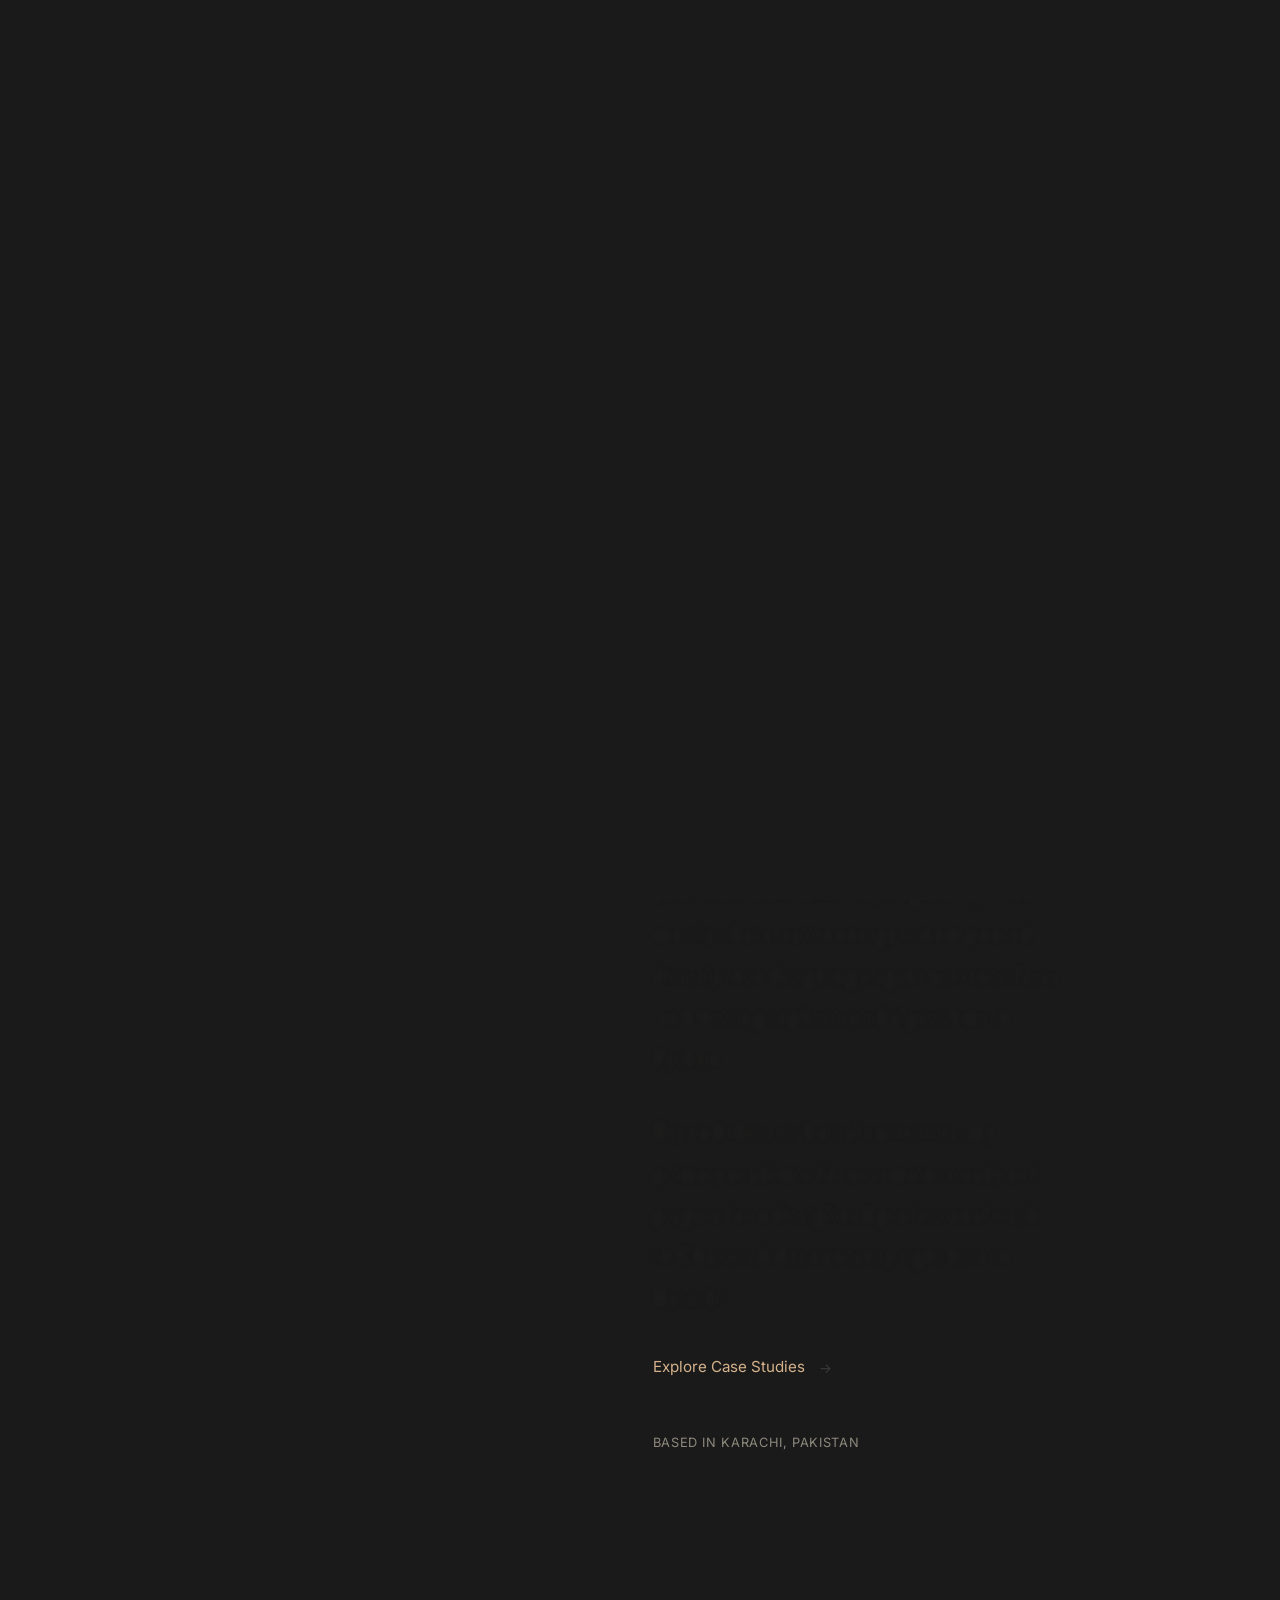
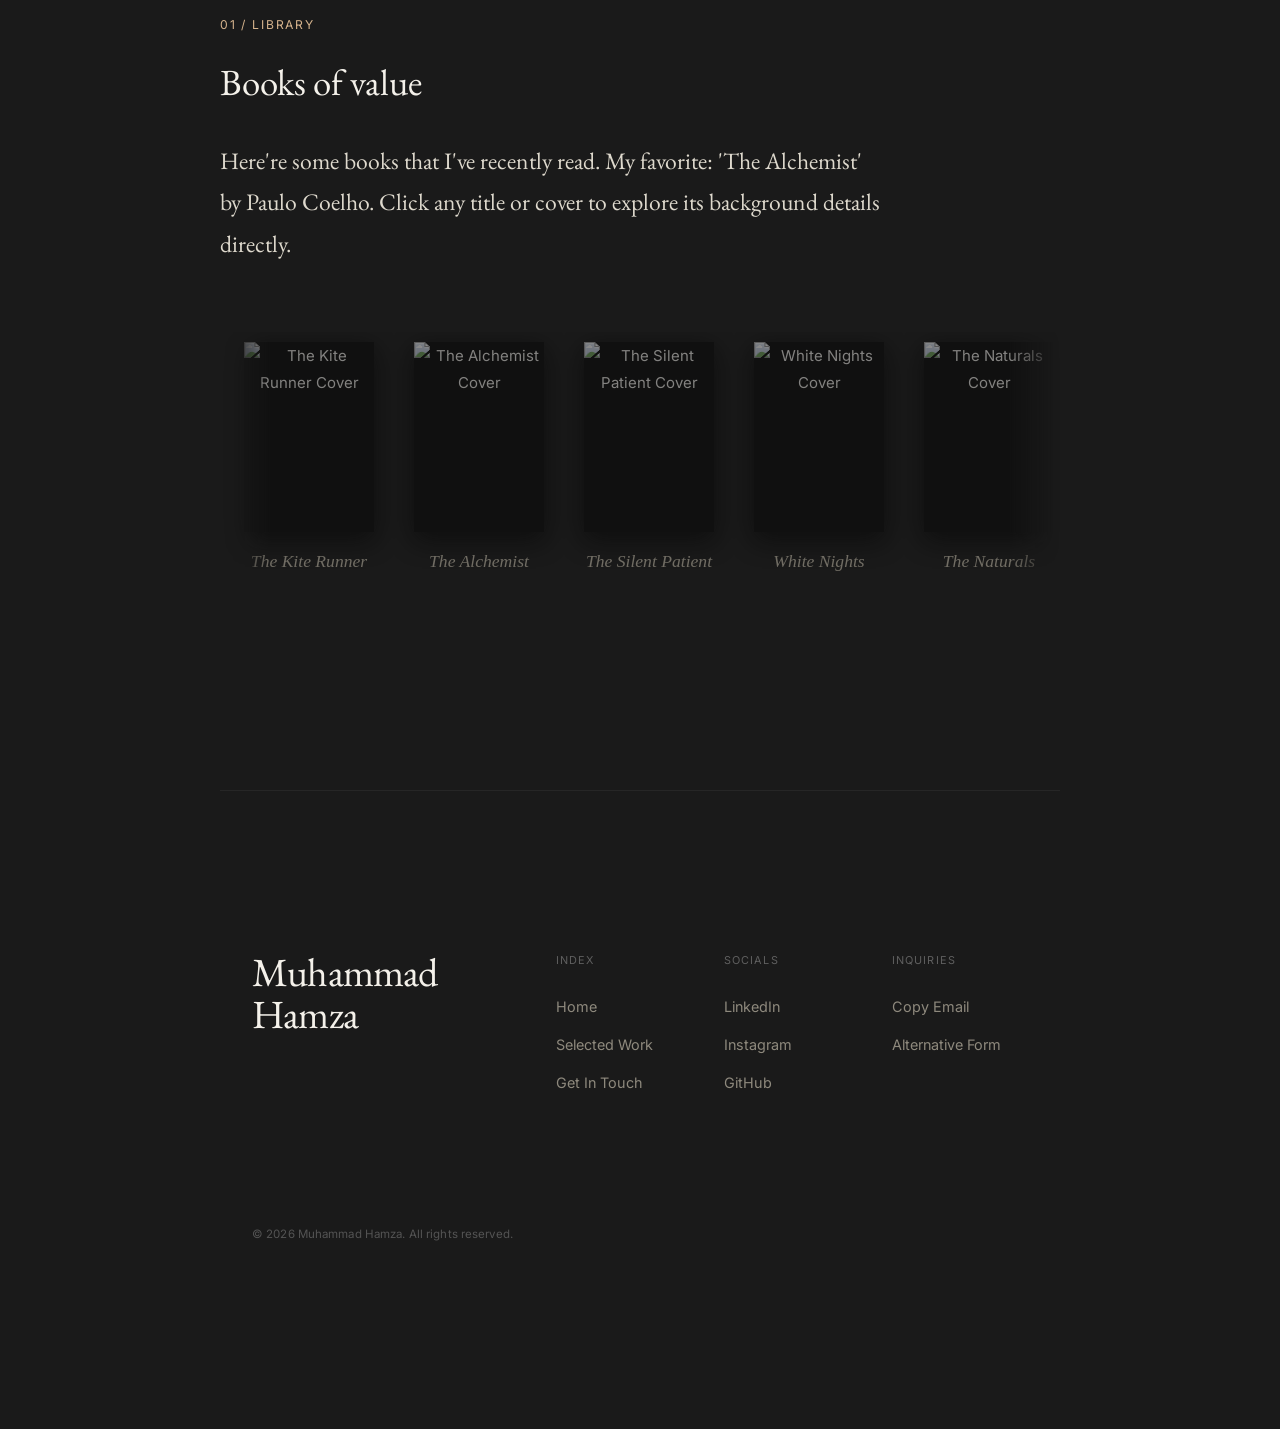
==== index.html @ e9fdaf36 "Initial commit: Personal Portfolio website" ====
<!DOCTYPE html>
<html lang="en">
<head>
    <meta charset="UTF-8">
    <meta name="viewport" content="width=device-width, initial-scale=1.0">
    <meta name="description" content="Muhammad Hamza — Student, technical hobbyist, and future Chartered Accountant. Inspired by structural design and code.">
    <title>Home - Muhammad Hamza</title>
    <script src="https://cdnjs.cloudflare.com/ajax/libs/gsap/3.12.5/gsap.min.js"></script>
    <script src="https://cdnjs.cloudflare.com/ajax/libs/gsap/3.12.5/ScrollTrigger.min.js"></script>
    <script src="https://unpkg.com/lenis@1.1.18/dist/lenis.min.js"></script>
    <link rel="preconnect" href="https://fonts.googleapis.com">
    <link rel="preconnect" href="https://fonts.gstatic.com" crossorigin>
    <link href="https://fonts.googleapis.com/css2?family=EB+Garamond:ital,wght@0,400;0,500;1,400;1,500&family=Inter:wght@300;400;500&display=swap" rel="stylesheet">
    <link rel="stylesheet" href="https://unpkg.com/lenis@1.1.18/dist/lenis.css">
    <link rel="stylesheet" href="styles.css">
    <link rel="preload" as="image" href="assets/profile.webp" type="image/webp">
</head>
<body>
  <div class="page-transition-curtain"></div>
  <div class="print-grain-overlay"></div>
  <div class="viewport-scroll-rail">
    <div class="viewport-scroll-fill"></div>
  </div>

  <div class="editorial-container">
    <header class="editorial-header reveal">
      <div class="signature">
        <a href="index.html" class="name-title no-select">Muhammad Hamza</a>
      </div>
      <nav class="editorial-nav" aria-label="Primary Navigation">
        <a href="index.html" class="active-page">Main</a>
        <a href="work.html">Work</a>
        <a href="contact.html">Contact</a>
      </nav>
    </header>

    <main>
      <section class="hero-narrative reveal">
        <div class="editorial-hero-grid">
          
          <div class="hero-visual-frame">
            <img src="assets/profile.webp" 
                alt="Muhammad Hamza" 
                class="profile-image" 
                width="500" 
                height="600" 
                decoding="async">
          </div>

          <div class="hero-prose-frame">
            <h1 class="hero-statement">I have always been a builder. In childhood, it was Lego blocks; today, it is code.</h1>
            
            <p class="body-essay ink-reveal">
              I was in the eighth grade when I first discovered the world of websites, HTML, and core programming. That early realization anchored my path, showing me how simple structural text can generate living, interactive spaces.
              </p>
            <p class="body-essay ink-reveal">
              Back in my childhood, I used to spend hours painting and drawing. I still return to canvas and brush sometimes—you have to keep your inner child alive as you grow up. But mostly, that creative energy is now poured directly into designing <span class="highlight-word">elegant user interfaces</span> and writing <span class="highlight-word">sophisticated algorithms in Python</span>.
            </p>

            <p class="body-essay ink-reveal">
              Beyond these technical curiosities, my primary academic focus remains steady as I prepare for a disciplined professional track in <span class="highlight-word">Chartered Accountancy</span> right here in <span class="highlight-word">Karachi.</span>
            </p>

            <div class="narrative-actions">
              <a class="text-link accent-link" href="work.html">Explore Case Studies</a>
              <span class="divider">→</span>
            </div>
            
            <div class="metadata-row">
              <span>Based in Karachi, Pakistan</span>
            </div>
          </div>

        </div>
      </section>

      <section id="library" class="editorial-section reveal">
        <span class="section-label">01 / Library</span>
        <h2 class="section-title">Books of value</h2>
        <div class="section-content">
          <p class="body-essay">
            Here're some books that I've recently read. My favorite: <span class="highlight-word">'The Alchemist'</span> by Paulo Coelho.
            Click any title or cover to explore its background details directly.
          </p>
          
          <div class="books-shelf-viewport">
            <div class="books-shelf-track">
              
              <a href="https://www.google.com/search?q=The+Kite+Runner+book" target="_blank" rel="noopener noreferrer" class="book-card">
                <img src="https://covers.openlibrary.org/b/isbn/9781594631931-L.jpg" alt="The Kite Runner Cover" class="book-cover">
                <span class="book-title">The Kite Runner</span>
              </a>
              
              <a href="https://www.google.com/search?q=The+Alchemist+book+Paulo+Coelho" target="_blank" rel="noopener noreferrer" class="book-card">
                <img src="https://covers.openlibrary.org/b/isbn/9780062315007-L.jpg" alt="The Alchemist Cover" class="book-cover">
                <span class="book-title">The Alchemist</span>
              </a>
              
              <a href="https://www.google.com/search?q=The+Silent+Patient+book" target="_blank" rel="noopener noreferrer" class="book-card">
                <img src="https://covers.openlibrary.org/b/isbn/9781250301697-L.jpg" alt="The Silent Patient Cover" class="book-cover">
                <span class="book-title">The Silent Patient</span>
              </a>
              
              <a href="https://www.google.com/search?q=White+Nights+book+Fyodor+Dostoevsky" target="_blank" rel="noopener noreferrer" class="book-card">
                <img src="https://covers.openlibrary.org/b/isbn/9780241252086-L.jpg" alt="White Nights Cover" class="book-cover">
                <span class="book-title">White Nights</span>
              </a>
              
              <a href="https://www.google.com/search?q=The+Naturals+book+Jennifer+Lynn+Barnes" target="_blank" rel="noopener noreferrer" class="book-card">
                <img src="https://covers.openlibrary.org/b/isbn/9781423168232-L.jpg" alt="The Naturals Cover" class="book-cover">
                <span class="book-title">The Naturals</span>
              </a>
              
              <a href="https://www.google.com/search?q=Killer+Instinct+The+Naturals+book" target="_blank" rel="noopener noreferrer" class="book-card">
                <img src="https://covers.openlibrary.org/b/isbn/9781423171829-L.jpg" alt="Killer Instinct Cover" class="book-cover">
                <span class="book-title">Killer Instinct</span>
              </a>

            </div>
          </div>
        </div>
      </section>
    </main>

<footer class="editorial-footer no-select">
  <div class="footer-matrix">
    
    <div class="footer-brand-col">
      <h2 class="footer-identity">Muhammad Hamza</h2>
    </div>

    <div class="footer-directory-col">
      <span class="directory-label">Index</span>
      <ul class="directory-list">
        <li><a href="index.html" class="directory-link">Home</a></li>
        <li><a href="work.html" class="directory-link">Selected Work</a></li>
        <li><a href="contact.html" class="directory-link">Get In Touch</a></li>
      </ul>
    </div>

    <div class="footer-directory-col">
      <span class="directory-label">Socials</span>
      <ul class="directory-list">
        <li><a href="https://www.linkedin.com/in/mohammed-hamza-941672419/" target="_blank" rel="noopener noreferrer" class="directory-link">LinkedIn</a></li>
        <li><a href="https://www.instagram.com/m.hamza.2007/" target="_blank" rel="noopener noreferrer" class="directory-link">Instagram</a></li>
        <li><a href="https://github.com/muhammadhamza27-commits" target="_blank" rel="noopener noreferrer" class="directory-link">GitHub</a></li>
      </ul>
    </div>

    <div class="footer-directory-col">
      <span class="directory-label">Inquiries</span>
      <ul class="directory-list">
        <li><a href="mailto:m.hamza.2007.2022@gmail.com" class="directory-link copy-email">Copy Email</a></li>
        <li><a href="https://docs.google.com/forms/d/e/1FAIpQLSfZaO0XqTc-kHXnE5SgjkXE6AfmqUNcoO1QNK1eS-RgxHBlfg/viewform?usp=publish-editor" target="_blank" rel="noopener noreferrer" class="directory-link">Alternative Form</a></li>
      </ul>
    </div>

  </div>

  <div class="footer-baseline">
    <p class="copyright-text">&copy; 2026 Muhammad Hamza. All rights reserved.</p>
  </div>
</footer>

  </div>
  <script src="script.js"></script>
</body>
</html>
---- styles.css ----
/* ==========================================================
   Editorial Atmosphere
   Quiet • Architectural • Timeless
   ========================================================== */

:root {
  --bg: rgb(26, 26, 26);          /* Deep charcoal black */
  --text: #f4f1ea;       /* Premium vintage book cream */
  --muted: #8e897d;      /* Low-contrast editorial warm grey */
  --accent: #d4b28c;     /* Muted bronze / gold text ink */
  --editorial-highlight: #7c8c68; /* Low-saturation organic green highlight */
  --font-body: 'Inter', system-ui, sans-serif;
  --font-display: 'EB Garamond', 'Adobe Caslon Pro', Georgia, serif;
  --max-width: 840px;    
}

/* ==========================================================
   Custom Editorial Text Selection 
   ========================================================== */
::selection {
  background-color: rgba(212, 178, 140, 0.25); /* Monastic Bronze Tint Example */
  color: #ffffff;
}

/* Safari specific styling path safety */
::-webkit-selection {
  background-color: rgba(212, 178, 140, 0.25);
  color: #ffffff;
}

* {
  box-sizing: border-box;
}

/* ==========================================================
   UI Layout Selection Prevention (Preserves Specificity)
   ========================================================== */

/* 1. Global Safety Reset: Target operational and interactive frames */
.editorial-header,
.editorial-footer,
.form-submit-btn,
.no-select,
nav,
a, 
button {
  -webkit-user-select: none; /* Safari */
  -moz-user-select: none;    /* Firefox */
  -ms-user-select: none;     /* IE10+/Edge */
  user-select: none;         /* Standard syntax */
}

/* 2. Explicit Override: Force content fields to remain fully interactive */
.body-essay,
.hero-statement,
p,
span:not(.ink-word):not(.ink-char),
article {
  -webkit-user-select: text;
  -moz-user-select: text;
  -ms-user-select: text;
  user-select: text;
}

/* --------------------------------------------------------
   Cinematic Page Transition (The Curtain)
   -------------------------------------------------------- */
.page-transition-curtain {
  position: fixed;
  top: 0;
  left: 0;
  width: 100vw;
  height: 100vh;
  background-color: var(--bg); 
  z-index: 999999; 
  transform-origin: top center;
  pointer-events: none; 
  transform: scaleY(1); 
  will-change: transform;
}

/* --------------------------------------------------------
   Custom Viewport Experience
   -------------------------------------------------------- */
html {
  background-color: var(--bg);
  scrollbar-width: none; 
}

html::-webkit-scrollbar {
  display: none; 
}

/* Architectural Edge Rail */
.viewport-scroll-rail {
  position: fixed;
  top: 0;
  right: 0;
  width: 5px; 
  height: 100vh;
  background-color: rgba(255, 255, 255, 0.03); 
  z-index: 9998;
  pointer-events: none; 
}

.viewport-scroll-fill {
  width: 100%;
  height: 100%;
  background: linear-gradient(to bottom, var(--accent) 0%, var(--editorial-highlight) 100%);
  transform-origin: top center;
  transform: scaleY(0); 
  will-change: transform;
}

body {
  margin: 0;
  min-height: 100vh;
  color: var(--text);
  font-family: var(--font-body);
  background-color: var(--bg);
  line-height: 1.8;
  font-size: 15px;
  -webkit-font-smoothing: antialiased;
}

/* Strip browser default styling from links */
a, a:visited, a:hover, a:active {
  color: inherit;
  text-decoration: none;
}

/* --- Master Grid Restraint (GSAP Fixed Margin) --- */
.editorial-container {
  width: min(calc(100% - 48px), var(--max-width));
  margin: 180px auto 120px; 
  padding: 0;
}

/* --------------------------------------------------------
   High-Tension Sticky Header Architecture
   -------------------------------------------------------- */
.editorial-header {
  position: fixed;
  top: 0;
  left: 0;
  width: 100%;
  padding: 24px 0 12px 0; 
  z-index: 1000;
  background-color: rgba(26, 26, 26, 0.85); 
  backdrop-filter: blur(12px); 
  -webkit-backdrop-filter: blur(12px);
  border-bottom: 1px solid rgba(255, 255, 255, 0.04); 
  display: flex;
  flex-direction: column;
  align-items: center; 
  gap: 12px; 
  will-change: transform;
}

.name-title {
  font-family: var(--font-display);
  font-size: 3.1rem;
  font-weight: 400;
  font-style: italic;
  letter-spacing: -0.02em;
  color: var(--text);
  line-height: 1; 
  text-align: center;
}

/* --------------------------------------------------------
   Navigation & Ledger Rule Setup
   -------------------------------------------------------- */
.editorial-nav {
  display: flex;
  justify-content: center;
  gap: 32px;
  font-size: 0.85rem;
  letter-spacing: 0.06em;
  text-transform: uppercase;
  position: relative;
  padding-bottom: 4px; 
  width: max-content;
}

.editorial-nav a {
  color: var(--muted);
  will-change: opacity, color; 
  transition: color 0.3s ease;
}

.editorial-nav .active-page {
  color: var(--text);
  opacity: 1;
}

.nav-ledger-marker {
  position: absolute;
  bottom: 0;
  left: 0;
  height: 1px;
  background-color: var(--accent);
  width: 0px;
  pointer-events: none;
  transform-origin: left center;
  will-change: transform, width;
}

/* --------------------------------------------------------
   Narrative Main Engine Spacing
   -------------------------------------------------------- */
main {
  display: flex;
  flex-direction: column;
  gap: 160px;
}

.editorial-hero-grid {
  display: grid;
  grid-template-columns: 0.95fr 1.05fr;
  gap: 64px;
  align-items: start;
}

.hero-visual-frame {
  width: 100%;
  aspect-ratio: 3 / 4;
  background-color: #0d0d0d;
  border: 1px solid rgba(255, 255, 255, 0.04);
  overflow: hidden;
  position: relative;
}

.profile-image {
  width: 100%;          /* Forces the image to adapt to the fluid grid container */
  height: 100%;         /* Spans the full height of the grid cell */
  object-fit: cover;    /* Crucial: Prevents stretching/distortion by cropping cleanly */
  object-position: center; 
  display: block;
}

.portrait-img-raw {
  width: 100%;
  height: 100%; 
  object-fit: cover;
  display: block;
  filter: grayscale(15%) contrast(1.03);
}

.hero-visual-frame:hover .portrait-img-raw {
  filter: grayscale(0%) contrast(1.05);
}

.hero-prose-frame {
  display: flex;
  flex-direction: column;
  gap: 32px;
}

.hero-statement {
  font-family: var(--font-display);
  font-size: clamp(2.1rem, 4.5vw, 3.2rem);
  font-weight: 400;
  line-height: 1.2;
  letter-spacing: -0.02em;
  text-wrap: balance;
  color: var(--text);
  margin: 0 0 8px 0;
}

.body-essay {
  font-family: var(--font-display);
  font-size: 1.48rem;
  font-weight: 400;
  line-height: 1.75;
  color: #ded9cd;
  margin: 0;
  max-width: 60ch;
}

.editorial-emphasis {
  font-family: var(--font-display);
  font-style: italic;
  font-weight: 400;
  color: var(--text); 
}

.highlight-link { color: var(--editorial-highlight); }
.text-link, .inline-underline, .highlight-link {
  position: relative;
  text-decoration: none !important;
  border-bottom: none !important;
  padding-bottom: 2px;
}
.text-link::after, .inline-underline::after, .highlight-link::after {
  content: '';
  position: absolute;
  left: 0;
  bottom: -2px;
  width: 100%;
  height: 1px;
  background-color: currentColor;
  transition: transform 0.6s cubic-bezier(0.19, 1, 0.22, 1);
}
.text-link::after { transform: scaleX(0); transform-origin: right center; }
.text-link:hover::after { transform: scaleX(1); transform-origin: left center; }
.inline-underline::after, .highlight-link::after { transform: scaleX(1); transform-origin: left center; }
.inline-underline::after { background-color: var(--accent); }
.highlight-link::after { background-color: rgba(124, 140, 104, 0.6); }
.inline-underline:hover::after, .highlight-link:hover::after { transform: scaleX(0); transform-origin: right center; }

.narrative-actions { display: flex; align-items: center; gap: 14px; font-size: 0.95rem; margin-top: 4px; }
.text-link:hover ~ .divider { color: var(--accent); transition: color 0.6s ease; }
.accent-link { color: var(--accent); }
.divider { color: rgba(255, 255, 255, 0.15); font-size: 0.85rem; }

.metadata-row {
  display: flex;
  flex-direction: column;
  gap: 6px;
  font-size: 0.8rem;
  letter-spacing: 0.05em;
  color: var(--muted);
  text-transform: uppercase;
  margin-top: 16px;
}

.editorial-section { display: flex; flex-direction: column; gap: 24px; }
.section-label { font-size: 0.76rem; text-transform: uppercase; letter-spacing: 0.15em; color: var(--accent); }
.section-title { font-family: var(--font-display); font-size: 2.3rem; font-weight: 400; line-height: 1.2; margin: 0 0 12px 0; }
.section-content { display: flex; flex-direction: column; gap: 28px; }

/* --------------------------------------------------------
   Scrollytelling Path & Timelines
   -------------------------------------------------------- */
.narrative-timeline { display: flex; flex-direction: column; gap: 40px; }
.timeline-row { display: flex; flex-direction: column; gap: 10px; padding-bottom: 24px; border-bottom: 1px solid rgba(255, 255, 255, 0.04); transition: border-bottom-color 0.4s ease; }
.timeline-row:hover { border-bottom-color: rgba(212, 178, 140, 0.2); }
.timeline-meta { font-size: 0.85rem; color: var(--accent); letter-spacing: 0.02em; }
.timeline-body { font-family: var(--font-display); font-size: 1.4rem; color: #ded9cd; margin: 0; }

.timeline-scroll-wrapper {
  position: relative;
  display: flex;
  gap: 40px;
  top: 0;
  height: 100%;
}
.timeline-scroll-wrapper .narrative-timeline { flex: 1; }

.scroll-track { position: relative; width: 2px; flex-shrink: 0; margin-top: 8px; margin-bottom: 24px; }
.scroll-line-bg { position: absolute; top: 0; left: 50%; transform: translateX(-50%); width: 1px; height: 100%; background-color: rgba(255, 255, 255, 0.06); }
.scroll-line-fill { position: absolute; top: 0; left: 50%; transform: translateX(-50%) scaleY(0); transform-origin: top center; width: 1px; height: 100%; background: linear-gradient(to bottom, transparent 0%, rgba(212, 178, 140, 0.2) 40%, var(--accent) 100%); will-change: transform; }
.scroll-dot { position: absolute; top: 0; left: 50%; transform: translate(-50%, 0); width: 7px; height: 7px; border-radius: 50%; background-color: var(--text); box-shadow: 0 0 12px 2px rgba(212, 178, 140, 0.4); z-index: 2; will-change: top; }

.editorial-footer { margin-top: 160px; padding-top: 40px; border-top: 1px solid rgba(255, 255, 255, 0.05); display: flex; justify-content: space-between; align-items: center; font-size: 0.85rem; color: var(--muted); }

/* Bookshelf */
.books-shelf-viewport { width: 100%; position: relative; margin-top: 40px; padding-bottom: 20px; mask-image: linear-gradient(to right, transparent, #000 6%, #000 94%, transparent); -webkit-mask-image: linear-gradient(to right, transparent, #000 6%, #000 94%, transparent); }
.books-shelf-track { display: flex; gap: 40px; overflow-x: auto; overflow-y: hidden; padding: 10px 24px 32px 24px; scrollbar-width: thin; scrollbar-color: rgba(212, 178, 140, 0.25) rgba(255, 255, 255, 0.02); }
.books-shelf-track::-webkit-scrollbar { height: 3px; }
.books-shelf-track::-webkit-scrollbar-track { background: rgba(255, 255, 255, 0.02); border-radius: 4px; margin: 0 40px; }
.books-shelf-track::-webkit-scrollbar-thumb { background: rgba(212, 178, 140, 0.25); border-radius: 4px; }
.books-shelf-track::-webkit-scrollbar-thumb:hover { background: var(--accent); box-shadow: 0 0 10px rgba(212, 178, 140, 0.4); }

.book-card { display: flex; flex-direction: column; gap: 14px; align-items: center; text-align: center; width: 130px; flex-shrink: 0; color: inherit; cursor: pointer; position: relative; }
.book-cover { height: 190px; width: 130px; object-fit: cover; background-color: #0d0d0d; filter: grayscale(40%) contrast(0.9) brightness(0.65); opacity: 0.85; box-shadow: 0 8px 24px rgba(0, 0, 0, 0.8); transition: transform 0.6s cubic-bezier(0.19, 1, 0.22, 1), filter 0.6s cubic-bezier(0.19, 1, 0.22, 1), opacity 0.6s cubic-bezier(0.19, 1, 0.22, 1), box-shadow 0.6s cubic-bezier(0.19, 1, 0.22, 1); }
.book-title { font-family: "Cormorant Garamond", serif; font-size: 1.1rem; font-style: italic; color: var(--muted); opacity: 0.75; transition: transform 0.6s cubic-bezier(0.19, 1, 0.22, 1), color 0.4s ease, opacity 0.4s ease; }

.books-shelf-track:hover .book-cover { filter: grayscale(50%) contrast(0.9) brightness(0.5); opacity: 0.7; }
.books-shelf-track:hover .book-title { opacity: 0.5; }
.books-shelf-track .book-card:hover .book-cover { transform: translateY(-8px) scale(1.03); filter: grayscale(0%) contrast(1.05) brightness(1); opacity: 1; box-shadow: 0 22px 44px rgba(0, 0, 0, 0.6), 0 0 24px rgba(212, 178, 140, 0.25); }
.books-shelf-track .book-card:hover .book-title { transform: translateY(-4px); color: var(--accent); opacity: 1; }

html.lenis, html.lenis body { height: auto; }
.lenis.lenis-smooth { scroll-behavior: auto !important; }
.lenis.lenis-smooth [data-lenis-prevent] { overscroll-behavior: contain; }
.lenis.lenis-stopped { overflow: hidden; }

/* ==========================================================
   Responsive Viewport Balancing (Mobile High-Tension)
   ========================================================== */
@media (max-width: 768px) {
  .editorial-container { margin-top: 90px; padding-top: 0; }
  .editorial-header { padding: 16px 0 8px 0; gap: 4px; }
  .name-title { font-size: 1.6rem; }
  .editorial-nav { width: 100%; gap: 16px; font-size: 0.75rem; padding-bottom: 4px; }
  .editorial-nav a { padding: 2px 8px; }
  .editorial-hero-grid { grid-template-columns: 1fr; gap: 40px; }
  .books-shelf-viewport { mask-image: none; -webkit-mask-image: none; }
  .books-shelf-track { gap: 28px; padding: 0 16px; }
  .book-card { width: 115px; }
  .book-cover { height: 165px; width: 115px; }
  .book-title { font-size: 1rem; }
  .timeline-scroll-wrapper { gap: 24px; top: 0; height: 100%; }
}

/* --------------------------------------------------------
   Editorial Lists (Work & Academics Fix)
   -------------------------------------------------------- */
.section-content ul {
  list-style: none;
  padding: 0;
  margin: 0;
  display: flex;
  flex-direction: column;
  gap: 12px;
}

.section-content li {
  font-family: var(--font-display);
  font-size: 1.48rem;
  font-weight: 400;
  line-height: 1.75;
  color: #ded9cd;
  position: relative;
  padding-left: 24px;
}

/* Custom architectural bullet point */
.section-content li::before {
  content: '•'; 
  position: absolute;
  left: 4px;
  color: var(--accent);
  font-size: 1.2rem;
  opacity: 0.7;
}

/* Soften the bold tags to match the premium cream text */
.section-content li strong {
  color: var(--text);
  font-weight: 500;
  letter-spacing: 0.01em;
}

/* ==========================================================
   Architectural Ledger Form Aesthetics
   ========================================================== */

.editorial-form {
  margin: 32px 0 48px 0;
  display: flex;
  flex-direction: column;
  gap: 40px;
  width: 100%;
}

.form-group-row {
  display: grid;
  grid-template-columns: 1fr 1fr;
  gap: 40px;
}

@media (max-width: 768px) {
  .form-group-row {
    grid-template-columns: 1fr;
    gap: 40px;
  }
}

.form-group {
  display: flex;
  flex-direction: column;
  gap: 8px;
  position: relative;
}

.form-group label {
  font-family: var(--font-body);
  font-size: 0.72rem;
  text-transform: uppercase;
  letter-spacing: 0.12em;
  color: var(--accent);
  font-weight: 500;
}

.form-group input,
.form-group textarea {
  background: transparent;
  border: none;
  border-bottom: 1px solid rgba(255, 255, 255, 0.08);
  padding: 10px 0;
  color: var(--text);
  font-family: var(--font-display);
  font-size: 1.25rem;
  outline: none;
  border-radius: 0;
  transition: border-color 0.4s cubic-bezier(0.19, 1, 0.22, 1);
  -webkit-appearance: none;
  -moz-appearance: none;
  appearance: none;
}
.form-group textarea {
  resize: vertical;
  line-height: 1.6;
}

/* Custom Print-Ink Style Placeholders */
.form-group input::placeholder,
.form-group textarea::placeholder {
  color: rgba(255, 255, 255, 0.15);
  font-family: var(--font-display);
  font-size: 1.15rem;
  font-style: italic;
  transition: color 0.3s ease;
}

/* Dynamic Focus Engine */
.form-group input:focus::placeholder,
.form-group textarea:focus::placeholder {
  color: rgba(255, 255, 255, 0.03);
}

.form-group input:focus,
.form-group textarea:focus {
  border-bottom-color: var(--accent);
}

/* High-Tension Minimal Submission Block Button */
.form-submit-btn {
  align-self: flex-start;
  background: transparent;
  border: 1px solid rgba(212, 178, 140, 0.3);
  color: var(--accent);
  font-family: var(--font-body);
  font-size: 0.8rem;
  text-transform: uppercase;
  letter-spacing: 0.1em;
  padding: 14px 32px;
  cursor: pointer;
  position: relative;
  overflow: hidden;
  transition: color 0.5s cubic-bezier(0.19, 1, 0.22, 1), 
              border-color 0.5s cubic-bezier(0.19, 1, 0.22, 1),
              transform 0.3s ease;
}

.form-submit-btn:hover {
  color: var(--bg);
  border-color: var(--text);
}

.form-submit-btn::before {
  content: '';
  position: absolute;
  top: 0;
  left: 0;
  width: 100%;
  height: 100%;
  background-color: var(--text);
  transform: scaleY(0);
  transform-origin: bottom center;
  z-index: -1;
  transition: transform 0.5s cubic-bezier(0.19, 1, 0.22, 1);
}

.form-submit-btn:hover::before {
  transform: scaleY(1);
  transform-origin: top center;
}

.form-submit-btn:active {
  transform: scale(0.98);
}

/* Contact Channels / Socials Grid */
.contact-channels {
  display: grid;
  grid-template-columns: repeat(auto-fit, minmax(200px, 1fr));
  gap: 2rem;
  margin-top: 4rem;
  padding-top: 2rem;
  border-top: 1px solid rgba(0, 0, 0, 0.08); /* Or matching your text color with low opacity */
}

.channel-item {
  display: flex;
  flex-direction: column;
  gap: 0.5rem;
}

.channel-label {
  font-family: 'Inter', sans-serif;
  font-size: 0.75rem;
  text-transform: uppercase;
  letter-spacing: 0.05em;
  opacity: 0.5;
}

.contact-channels .text-link {
  font-family: 'EB Garamond', serif;
  font-size: 1.1rem;
  color: inherit;
  text-decoration: none;
  border-bottom: 1px solid transparent;
  transition: border-color 0.3s ease, opacity 0.3s ease;
  width: fit-content;
}

.contact-channels .text-link:hover {
  border-bottom-color: currentColor;
  opacity: 0.8;
}

/* Responsive adjustment for small Viewports */
@media (max-width: 600px) {
  .contact-channels {
    grid-template-columns: 1fr;
    gap: 1.5rem;
  }
}

/* ==========================================================
   Monotype Ink-Settling Effect
   ========================================================== */
.ink-reveal {
  position: relative;
  /* Prevent screen readers from reading the individual spans */
  /* The JS will handle the ARIA attributes to keep it accessible */
}

/* Mobile viewports: Text loads as normal, static, perfectly legible prose */
.ink-word {
  display: inline-block;
}

/* Desktop viewports: Prepare elements for the hardware-accelerated ink settling reveal */
@media (min-width: 769px) {
  .ink-char {
    display: inline-block;
    opacity: 0.08; /* The ghostly structural hint */
    color: var(--muted);
    filter: blur(4px);
    will-change: opacity, transform;
  }
}

.ink-word, .ink-char {
  display: inline-block;
  /* Tell the graphics card to prepare these properties on a separate composition layer */
  will-change: opacity, transform; 
}

/* ==========================================================
   Isolated UI Layout Selection Protection
   ========================================================== */

/* 1. Target structural layout frames without overriding typography classes */
.editorial-header,
.name-title,
.editorial-nav,
.editorial-footer,
.form-submit-btn,
.section-label,
.metadata-row,
.viewport-scroll-rail,
a, 
button {
  -webkit-user-select: none !important; /* Safari */
  -moz-user-select: none !important;    /* Firefox */
  -ms-user-select: none !important;     /* IE10+/Edge */
  user-select: none !important;         /* Standard syntax */
}

/* 2. Lock text content blocks as explicitly selectable */
.hero-statement,
.body-essay,
.timeline-body,
.section-content li,
p {
  -webkit-user-select: text !important;
  -moz-user-select: text !important;
  -ms-user-select: text !important;
  user-select: text !important;
}

/* ==========================================================
   Asymmetric Multi-Column Footer System
   ========================================================== */
.editorial-footer {
  background-color: var(--bg, #1a1a1a);
  padding: 10rem 2rem 4rem; /* Generous top breathing room to mimic the showcase image */
  width: 100%;
  box-sizing: border-box;
  display: flex;
  flex-direction: column;
  align-items: center;
  border-top: 1px solid rgba(255, 255, 255, 0.05);
}

.footer-matrix {
  display: grid;
  /* 4-column layout: Left branding column gets double space (2 parts), others get 1 part */
  grid-template-columns: 2fr 1fr 1fr 1fr; 
  gap: 4rem 2rem;
  width: 100%;
  max-width: 1200px;
  align-items: start;
  margin-bottom: 8rem;
}

/* --- Brand Identity Column --- */
.footer-identity {
  font-family: 'EB Garamond', serif;
  font-size: 2.5rem; /* Large, crisp branding presence */
  font-weight: 400;
  color: var(--text, #f4f1ea);
  line-height: 1.05;
  letter-spacing: -0.02em;
  margin: 0;
}

/* --- Directory Alignment Rails --- */
.footer-directory-col {
  display: flex;
  flex-direction: column;
  gap: 1.5rem;
}

.directory-label {
  font-family: 'Inter', sans-serif;
  font-size: 0.68rem;
  color: rgba(255, 255, 255, 0.3); /* Understated, modern label tone */
  text-transform: uppercase;
  letter-spacing: 0.1em;
}

.directory-list {
  list-style: none;
  padding: 0;
  margin: 0;
  display: flex;
  flex-direction: column;
  gap: 0.75rem; /* Clean vertical spacing between menu links */
}

.directory-link {
  font-family: 'Inter', sans-serif;
  font-size: 0.9rem;
  color: var(--muted, rgba(255, 255, 255, 0.6));
  text-decoration: none;
  transition: color 0.35s cubic-bezier(0.25, 1, 0.5, 1);
  display: inline-block;
  width: fit-content;
}

/* Thematic Interaction State */
.directory-link:hover {
  color: var(--accent, #d4b28c); /* Shifts to your signature vintage bronze on hover */
}

/* --- Baseline Copyright Layout --- */
.footer-baseline {
  width: 100%;
  max-width: 1200px;
  display: flex;
  justify-content: flex-start;
  align-items: center;
}

.copyright-text {
  font-family: 'Inter', sans-serif;
  font-size: 0.72rem;
  color: rgba(255, 255, 255, 0.25);
  letter-spacing: 0.01em;
  margin: 0;
}

/* ==========================================================
   Responsive Adaptation Matrix (Mobile and Tablets)
   ========================================================== */
@media (max-width: 1024px) {
  .footer-matrix {
    /* Transition to 2-column layout on tablets */
    grid-template-columns: repeat(2, 1fr);
    gap: 4rem;
  }
}

@media (max-width: 768px) {
  .editorial-footer {
    padding: 6rem 1.5rem 3rem; /* Tighter padding adjustments for smaller mobile viewports */
  }

  .footer-matrix {
    /* Collapse down to a clean, single-column reading flow on smartphones */
    grid-template-columns: 1fr;
    gap: 3rem;
    margin-bottom: 5rem;
  }

  .footer-identity {
    font-size: 2rem;
  }
  
  .footer-directory-col {
    gap: 1rem;
  }
}
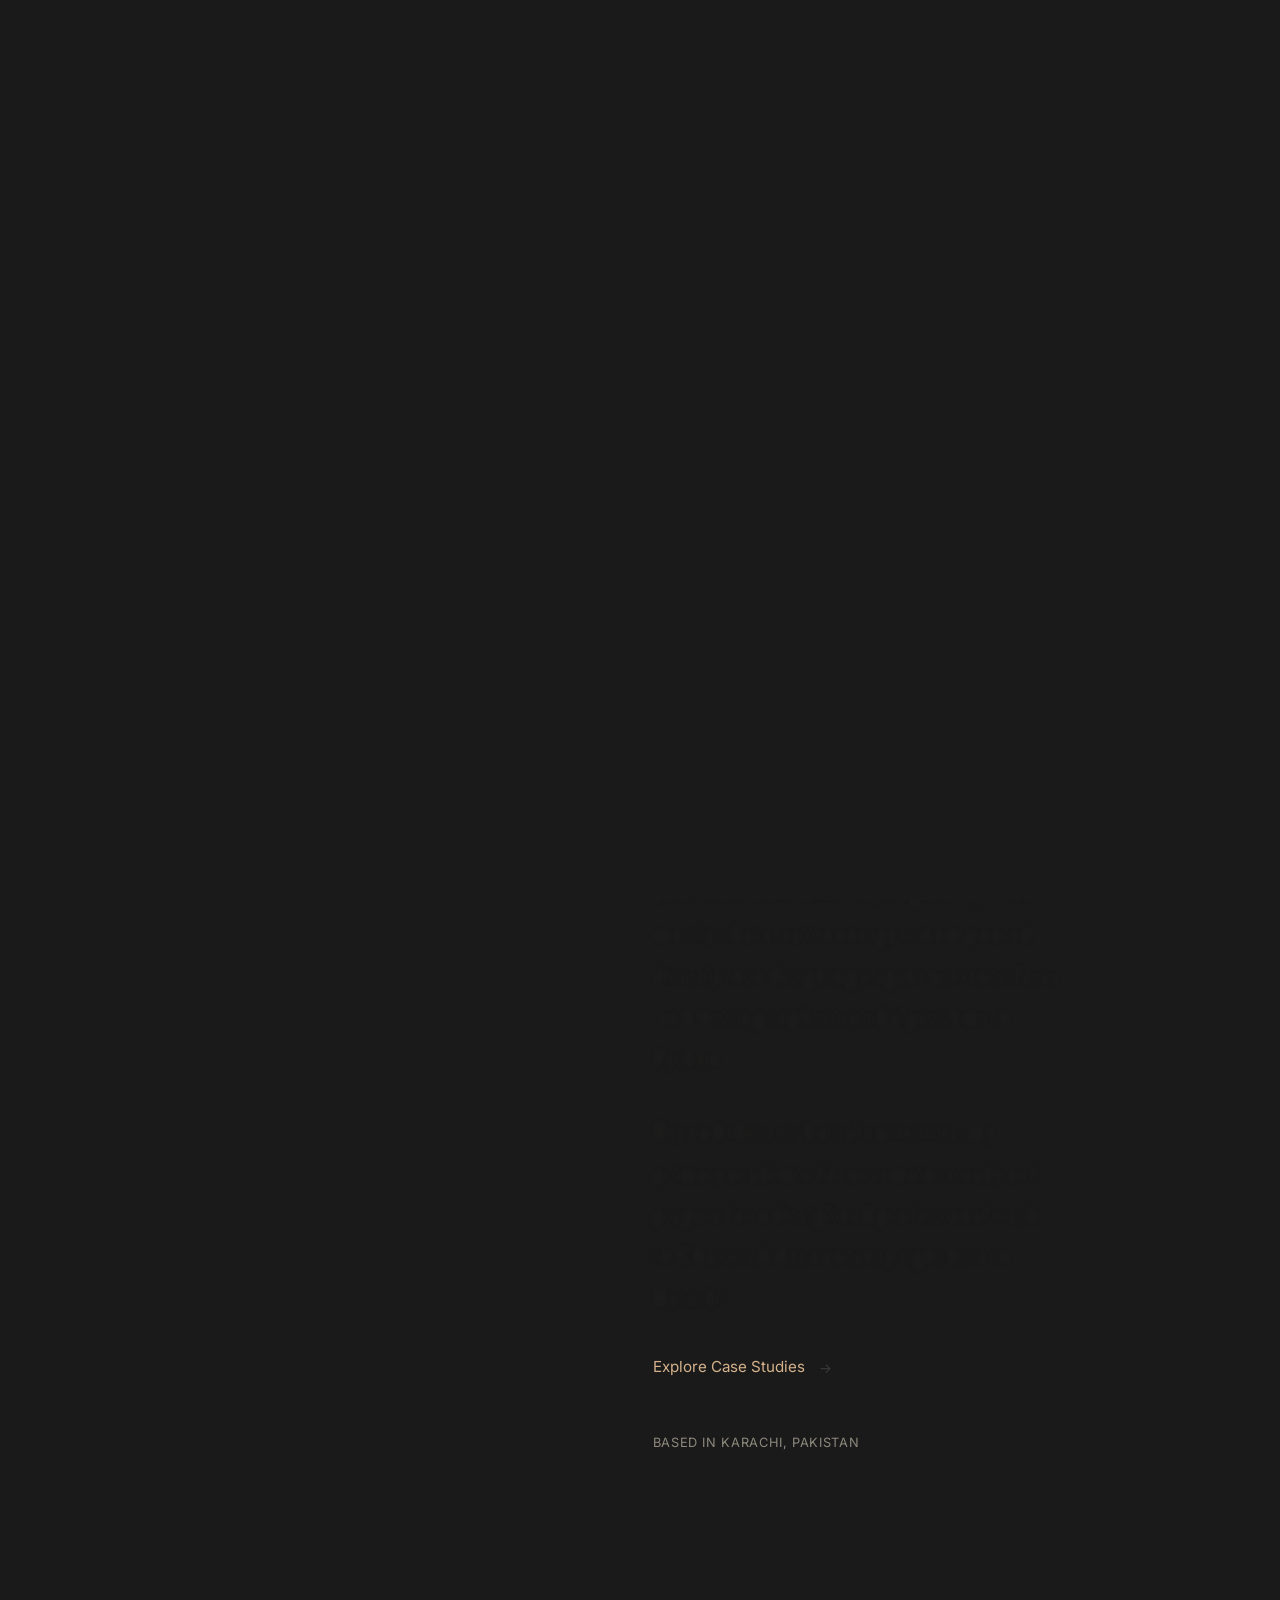
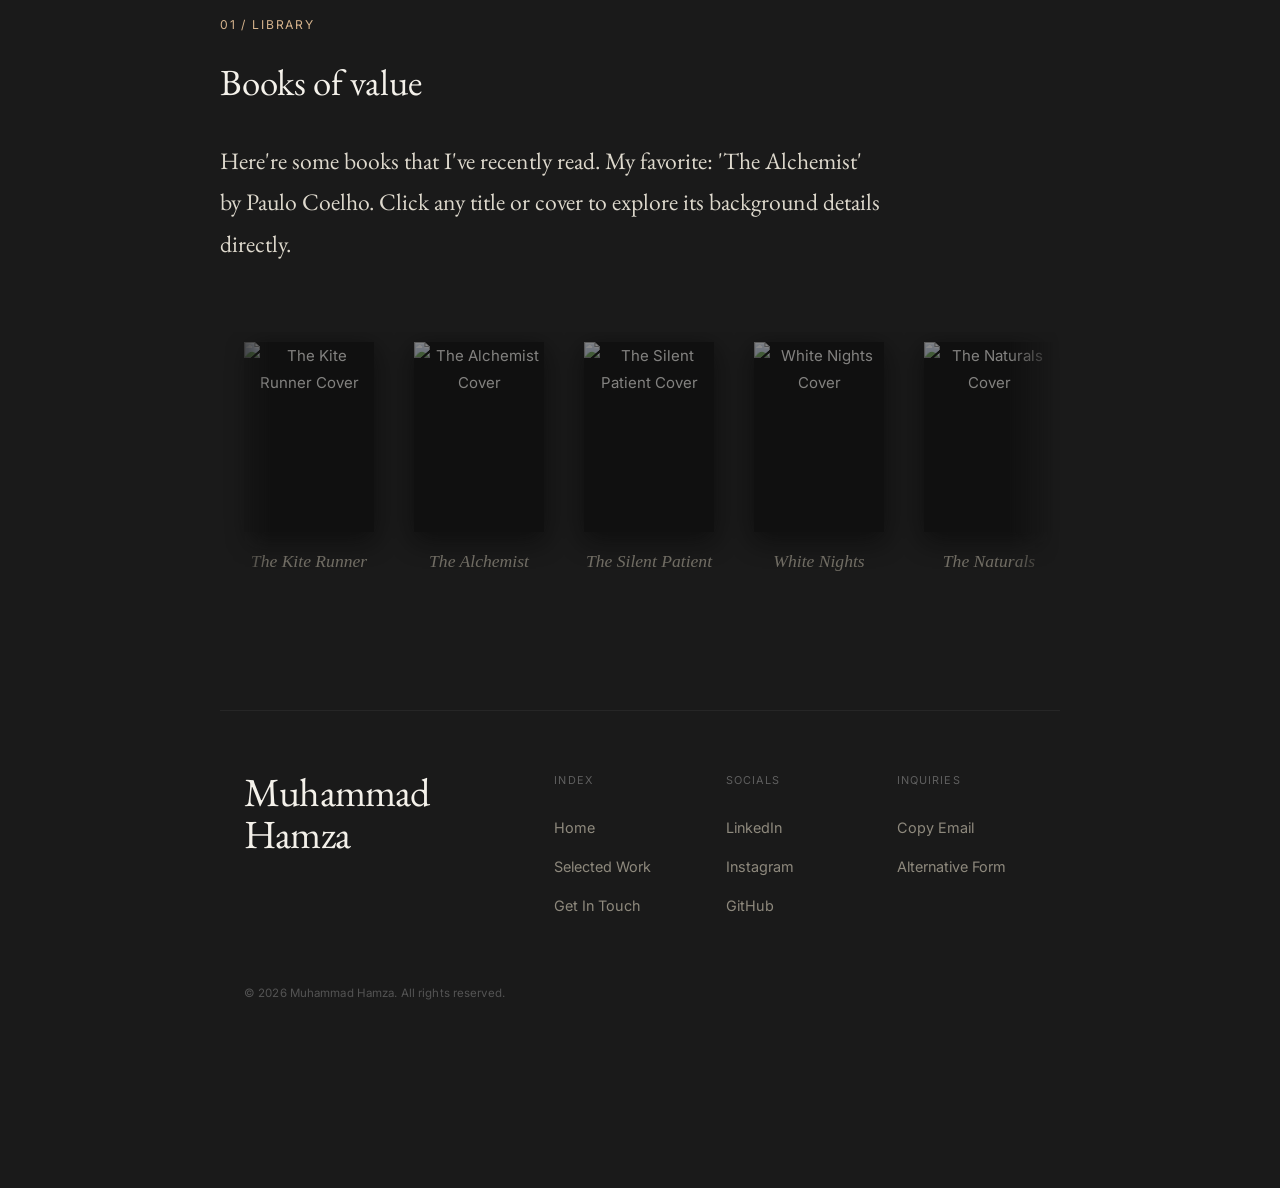
==== commit 14a583f6: "Add preload and preconnect links for all fonts and images to optimize loading performance" ====
--- a/index.html
+++ b/index.html
@@ -10,10 +10,17 @@
     <script src="https://unpkg.com/lenis@1.1.18/dist/lenis.min.js"></script>
     <link rel="preconnect" href="https://fonts.googleapis.com">
     <link rel="preconnect" href="https://fonts.gstatic.com" crossorigin>
+    <link rel="preconnect" href="https://covers.openlibrary.org">
     <link href="https://fonts.googleapis.com/css2?family=EB+Garamond:ital,wght@0,400;0,500;1,400;1,500&family=Inter:wght@300;400;500&display=swap" rel="stylesheet">
     <link rel="stylesheet" href="https://unpkg.com/lenis@1.1.18/dist/lenis.css">
     <link rel="stylesheet" href="styles.css">
-    <link rel="preload" as="image" href="assets/profile.webp" type="image/webp">
+    <link rel="preload" as="image" href="profile.webp" type="image/webp">
+    <link rel="preload" as="image" href="https://covers.openlibrary.org/b/isbn/9781594631931-L.jpg" type="image/jpeg">
+    <link rel="preload" as="image" href="https://covers.openlibrary.org/b/isbn/9780062315007-L.jpg" type="image/jpeg">
+    <link rel="preload" as="image" href="https://covers.openlibrary.org/b/isbn/9781250301697-L.jpg" type="image/jpeg">
+    <link rel="preload" as="image" href="https://covers.openlibrary.org/b/isbn/9780241252086-L.jpg" type="image/jpeg">
+    <link rel="preload" as="image" href="https://covers.openlibrary.org/b/isbn/9781423168232-L.jpg" type="image/jpeg">
+    <link rel="preload" as="image" href="https://covers.openlibrary.org/b/isbn/9781423171829-L.jpg" type="image/jpeg">
 </head>
 <body>
   <div class="page-transition-curtain"></div>
@@ -39,7 +46,7 @@
         <div class="editorial-hero-grid">
           
           <div class="hero-visual-frame">
-            <img src="assets/profile.webp" 
+            <img src="profile.webp" 
                 alt="Muhammad Hamza" 
                 class="profile-image" 
                 width="500" 
@@ -126,7 +133,7 @@
   <div class="footer-matrix">
     
     <div class="footer-brand-col">
-      <h2 class="footer-identity">Muhammad Hamza</h2>
+      <h2 class="footer-identity">Muhammad<br>Hamza</h2>
     </div>
 
     <div class="footer-directory-col">
--- a/styles.css
+++ b/styles.css
@@ -352,8 +352,6 @@
 .scroll-line-bg { position: absolute; top: 0; left: 50%; transform: translateX(-50%); width: 1px; height: 100%; background-color: rgba(255, 255, 255, 0.06); }
 .scroll-line-fill { position: absolute; top: 0; left: 50%; transform: translateX(-50%) scaleY(0); transform-origin: top center; width: 1px; height: 100%; background: linear-gradient(to bottom, transparent 0%, rgba(212, 178, 140, 0.2) 40%, var(--accent) 100%); will-change: transform; }
 .scroll-dot { position: absolute; top: 0; left: 50%; transform: translate(-50%, 0); width: 7px; height: 7px; border-radius: 50%; background-color: var(--text); box-shadow: 0 0 12px 2px rgba(212, 178, 140, 0.4); z-index: 2; will-change: top; }
-
-.editorial-footer { margin-top: 160px; padding-top: 40px; border-top: 1px solid rgba(255, 255, 255, 0.05); display: flex; justify-content: space-between; align-items: center; font-size: 0.85rem; color: var(--muted); }
 
 /* Bookshelf */
 .books-shelf-viewport { width: 100%; position: relative; margin-top: 40px; padding-bottom: 20px; mask-image: linear-gradient(to right, transparent, #000 6%, #000 94%, transparent); -webkit-mask-image: linear-gradient(to right, transparent, #000 6%, #000 94%, transparent); }
@@ -680,7 +678,8 @@
    ========================================================== */
 .editorial-footer {
   background-color: var(--bg, #1a1a1a);
-  padding: 10rem 2rem 4rem; /* Generous top breathing room to mimic the showcase image */
+  padding: 60px 0 4rem;
+  margin-top: 80px;
   width: 100%;
   box-sizing: border-box;
   display: flex;
@@ -693,11 +692,10 @@
   display: grid;
   /* 4-column layout: Left branding column gets double space (2 parts), others get 1 part */
   grid-template-columns: 2fr 1fr 1fr 1fr; 
-  gap: 4rem 2rem;
-  width: 100%;
-  max-width: 1200px;
+  gap: 3rem 2rem;
+  width: min(calc(100% - 48px), 840px);
   align-items: start;
-  margin-bottom: 8rem;
+  margin: 0 auto 4rem;
 }
 
 /* --- Brand Identity Column --- */
@@ -752,11 +750,11 @@
 
 /* --- Baseline Copyright Layout --- */
 .footer-baseline {
-  width: 100%;
-  max-width: 1200px;
+  width: min(calc(100% - 48px), 840px);
   display: flex;
   justify-content: flex-start;
   align-items: center;
+  margin: 0 auto;
 }
 
 .copyright-text {
@@ -774,24 +772,25 @@
   .footer-matrix {
     /* Transition to 2-column layout on tablets */
     grid-template-columns: repeat(2, 1fr);
-    gap: 4rem;
+    gap: 2.5rem 1.5rem;
   }
 }
 
 @media (max-width: 768px) {
   .editorial-footer {
-    padding: 6rem 1.5rem 3rem; /* Tighter padding adjustments for smaller mobile viewports */
+    padding: 40px 0 2rem;
+    margin-top: 60px;
   }
 
   .footer-matrix {
     /* Collapse down to a clean, single-column reading flow on smartphones */
     grid-template-columns: 1fr;
-    gap: 3rem;
-    margin-bottom: 5rem;
+    gap: 2.5rem;
+    margin-bottom: 3rem;
   }
 
   .footer-identity {
-    font-size: 2rem;
+    font-size: 1.8rem;
   }
   
   .footer-directory-col {
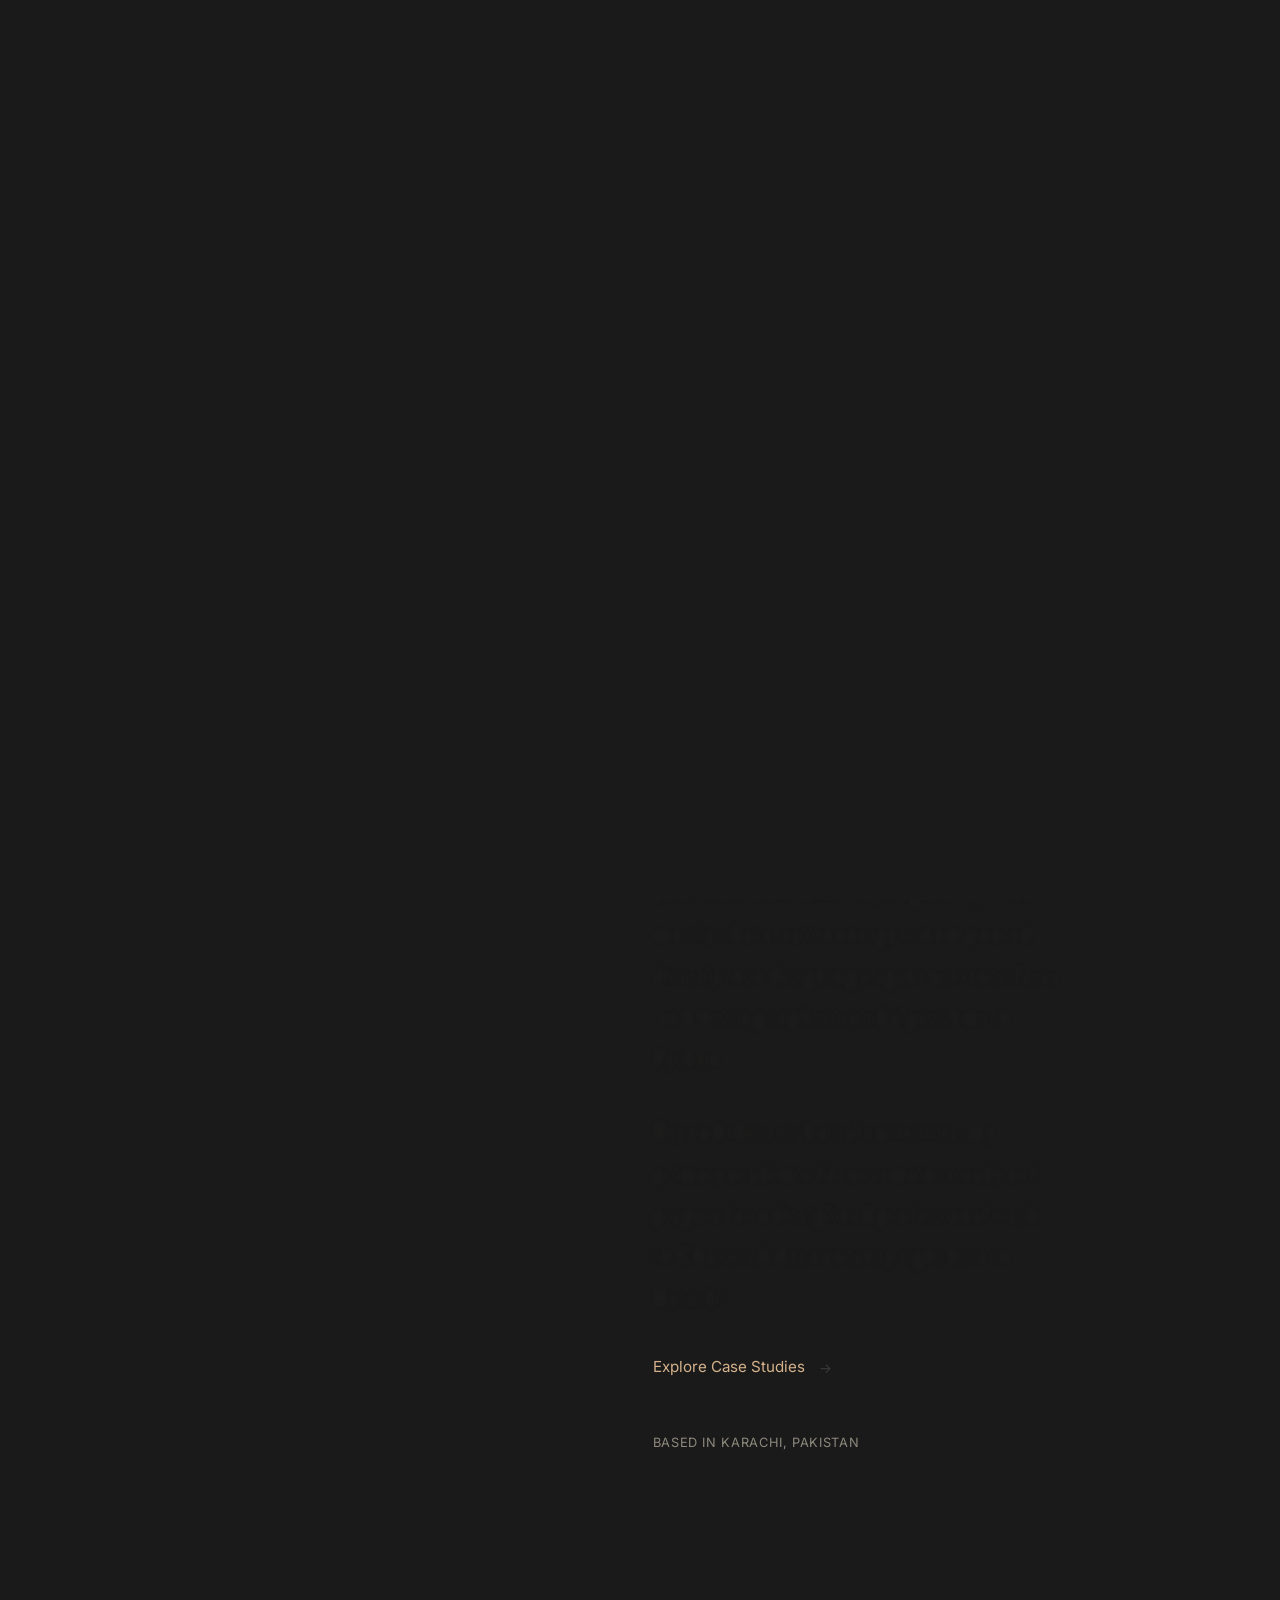
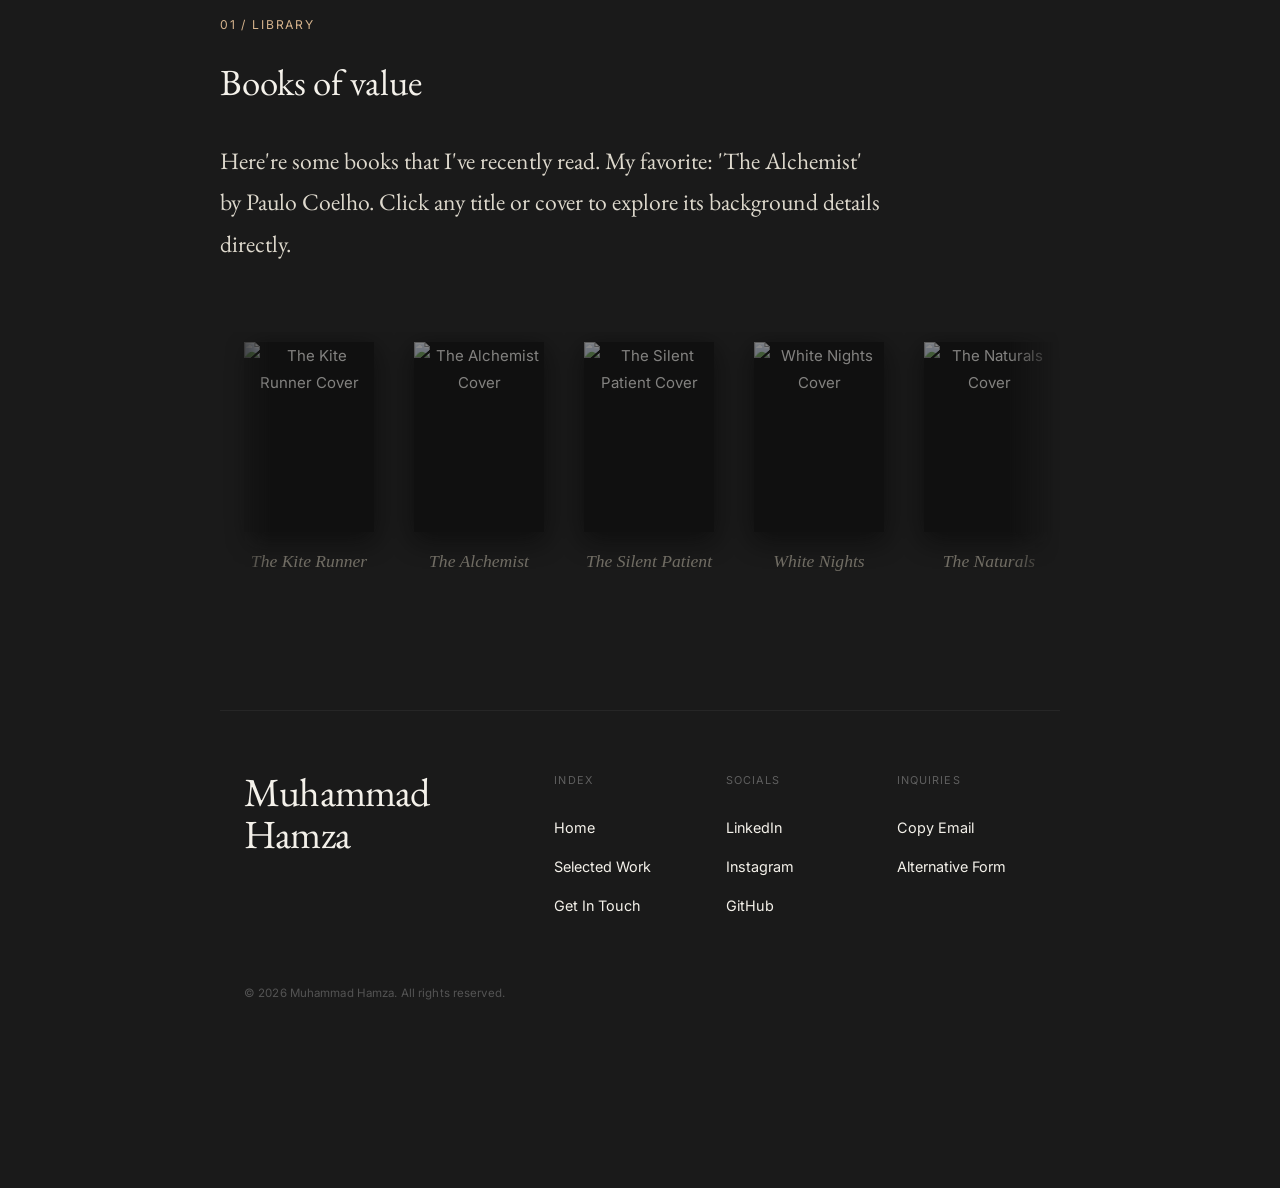
==== commit 353d98c8: "Refactor UI/UX: fix JS errors, improve mobile nav sizing, standardize footer colors, remove duplicat" ====
--- a/index.html
+++ b/index.html
@@ -28,6 +28,7 @@
   <div class="viewport-scroll-rail">
     <div class="viewport-scroll-fill"></div>
   </div>
+  <div class="toast-notification"></div>
 
   <div class="editorial-container">
     <header class="editorial-header reveal">
--- a/styles.css
+++ b/styles.css
@@ -351,7 +351,12 @@
 .scroll-track { position: relative; width: 2px; flex-shrink: 0; margin-top: 8px; margin-bottom: 24px; }
 .scroll-line-bg { position: absolute; top: 0; left: 50%; transform: translateX(-50%); width: 1px; height: 100%; background-color: rgba(255, 255, 255, 0.06); }
 .scroll-line-fill { position: absolute; top: 0; left: 50%; transform: translateX(-50%) scaleY(0); transform-origin: top center; width: 1px; height: 100%; background: linear-gradient(to bottom, transparent 0%, rgba(212, 178, 140, 0.2) 40%, var(--accent) 100%); will-change: transform; }
-.scroll-dot { position: absolute; top: 0; left: 50%; transform: translate(-50%, 0); width: 7px; height: 7px; border-radius: 50%; background-color: var(--text); box-shadow: 0 0 12px 2px rgba(212, 178, 140, 0.4); z-index: 2; will-change: top; }
+.scroll-dot { position: absolute; top: 0; left: 50%; transform: translate(-50%, 0); width: 7px; height: 7px; border-radius: 50%; background-color: var(--text); box-shadow: 0 0 12px 2px rgba(212, 178, 140, 0.4); z-index: 2; will-change: top; outline: none; }
+.scroll-dot:focus { outline: 2px solid var(--accent); outline-offset: 2px; }
+
+@media (max-width: 768px) {
+  .scroll-dot { width: 12px; height: 12px; transform: translate(-50%, -50%); }
+}
 
 /* Bookshelf */
 .books-shelf-viewport { width: 100%; position: relative; margin-top: 40px; padding-bottom: 20px; mask-image: linear-gradient(to right, transparent, #000 6%, #000 94%, transparent); -webkit-mask-image: linear-gradient(to right, transparent, #000 6%, #000 94%, transparent); }
@@ -361,7 +366,8 @@
 .books-shelf-track::-webkit-scrollbar-thumb { background: rgba(212, 178, 140, 0.25); border-radius: 4px; }
 .books-shelf-track::-webkit-scrollbar-thumb:hover { background: var(--accent); box-shadow: 0 0 10px rgba(212, 178, 140, 0.4); }
 
-.book-card { display: flex; flex-direction: column; gap: 14px; align-items: center; text-align: center; width: 130px; flex-shrink: 0; color: inherit; cursor: pointer; position: relative; }
+.book-card { display: flex; flex-direction: column; gap: 14px; align-items: center; text-align: center; width: 130px; flex-shrink: 0; color: inherit; cursor: pointer; position: relative; outline: none; }
+.book-card:focus-visible .book-cover { outline: 2px solid var(--accent); outline-offset: 4px; }
 .book-cover { height: 190px; width: 130px; object-fit: cover; background-color: #0d0d0d; filter: grayscale(40%) contrast(0.9) brightness(0.65); opacity: 0.85; box-shadow: 0 8px 24px rgba(0, 0, 0, 0.8); transition: transform 0.6s cubic-bezier(0.19, 1, 0.22, 1), filter 0.6s cubic-bezier(0.19, 1, 0.22, 1), opacity 0.6s cubic-bezier(0.19, 1, 0.22, 1), box-shadow 0.6s cubic-bezier(0.19, 1, 0.22, 1); }
 .book-title { font-family: "Cormorant Garamond", serif; font-size: 1.1rem; font-style: italic; color: var(--muted); opacity: 0.75; transition: transform 0.6s cubic-bezier(0.19, 1, 0.22, 1), color 0.4s ease, opacity 0.4s ease; }
 
@@ -381,7 +387,7 @@
 @media (max-width: 768px) {
   .editorial-container { margin-top: 90px; padding-top: 0; }
   .editorial-header { padding: 16px 0 8px 0; gap: 4px; }
-  .name-title { font-size: 1.6rem; }
+  .name-title { font-size: 2rem; }
   .editorial-nav { width: 100%; gap: 16px; font-size: 0.75rem; padding-bottom: 4px; }
   .editorial-nav a { padding: 2px 8px; }
   .editorial-hero-grid { grid-template-columns: 1fr; gap: 40px; }
@@ -471,6 +477,12 @@
   letter-spacing: 0.12em;
   color: var(--accent);
   font-weight: 500;
+}
+
+@media (max-width: 768px) {
+  .form-group label {
+    font-size: 0.85rem;
+  }
 }
 
 .form-group input,
@@ -558,8 +570,93 @@
   transform-origin: top center;
 }
 
+.form-submit-btn:disabled {
+  opacity: 0.6;
+  cursor: not-allowed;
+}
+
+/* Form Feedback Messages */
+.form-feedback {
+  display: flex;
+  align-items: center;
+  gap: 12px;
+  font-size: 0.9rem;
+  margin-top: 16px;
+  min-height: 20px;
+}
+
+.form-loading {
+  display: none;
+  align-items: center;
+  gap: 8px;
+  color: var(--accent);
+}
+
+.form-loading.active {
+  display: flex;
+}
+
+.form-loading::after {
+  content: '';
+  width: 16px;
+  height: 16px;
+  border: 2px solid rgba(212, 178, 140, 0.3);
+  border-top: 2px solid var(--accent);
+  border-radius: 50%;
+  animation: spin 0.8s linear infinite;
+}
+
+@keyframes spin {
+  to { transform: rotate(360deg); }
+}
+
+.form-success {
+  display: none;
+  color: var(--editorial-highlight);
+}
+
+.form-success.active {
+  display: block;
+}
+
+/* Toast Notification */
+.toast-notification {
+  position: fixed;
+  bottom: 20px;
+  left: 20px;
+  padding: 12px 20px;
+  background-color: rgba(26, 26, 26, 0.95);
+  color: var(--accent);
+  border: 1px solid var(--accent);
+  font-family: var(--font-body);
+  font-size: 0.85rem;
+  opacity: 0;
+  transform: translateY(20px);
+  pointer-events: none;
+  transition: opacity 0.3s ease, transform 0.3s ease;
+  z-index: 10000;
+  max-width: 300px;
+  border-radius: 2px;
+}
+
+.toast-notification.active {
+  opacity: 1;
+  transform: translateY(0);
+  pointer-events: auto;
+}
+
+@media (max-width: 768px) {
+  .toast-notification {
+    bottom: 10px;
+    left: 10px;
+    right: 10px;
+    max-width: none;
+  }
+}
+
 .form-submit-btn:active {
-  transform: scale(0.98);
+  transform: scale(0.96);
+  background-color: rgba(212, 178, 140, 0.1);
 }
 
 /* Contact Channels / Socials Grid */
@@ -736,7 +833,7 @@
 .directory-link {
   font-family: 'Inter', sans-serif;
   font-size: 0.9rem;
-  color: var(--muted, rgba(255, 255, 255, 0.6));
+  color: var(--text);
   text-decoration: none;
   transition: color 0.35s cubic-bezier(0.25, 1, 0.5, 1);
   display: inline-block;
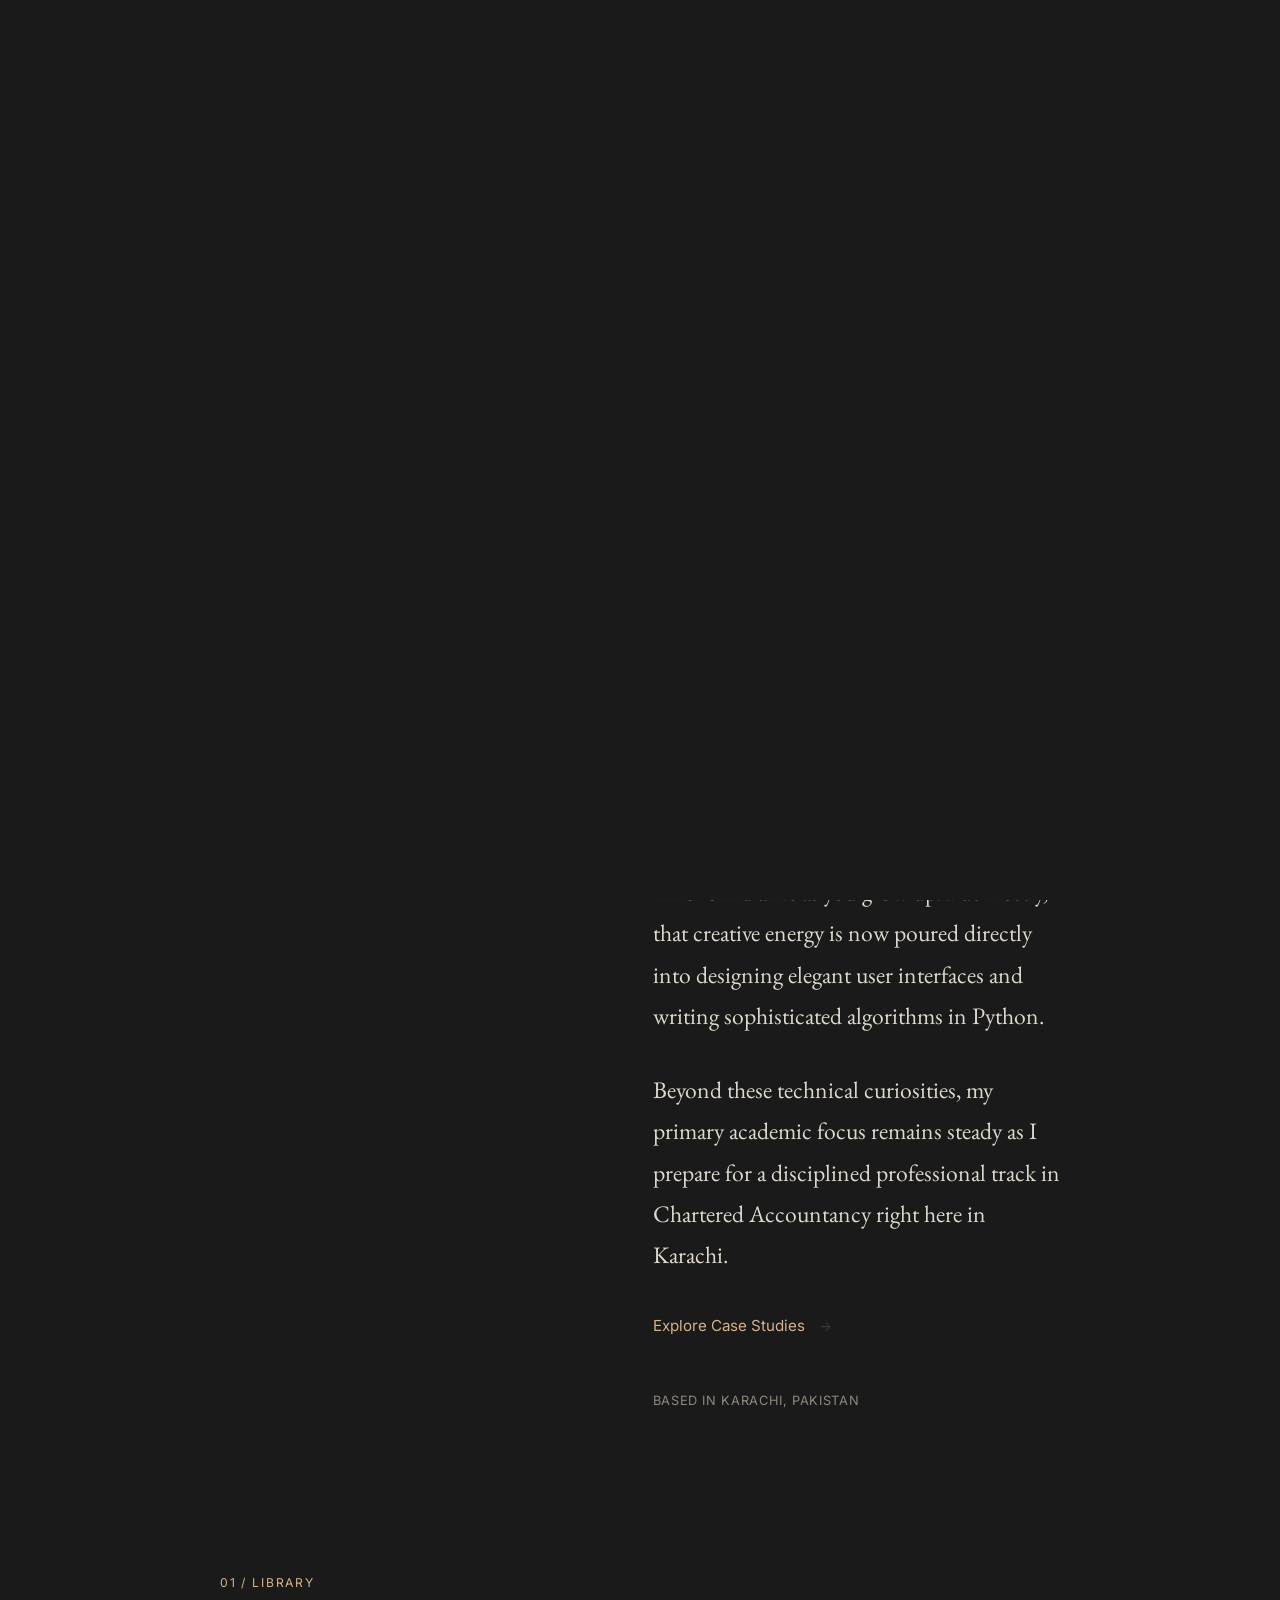
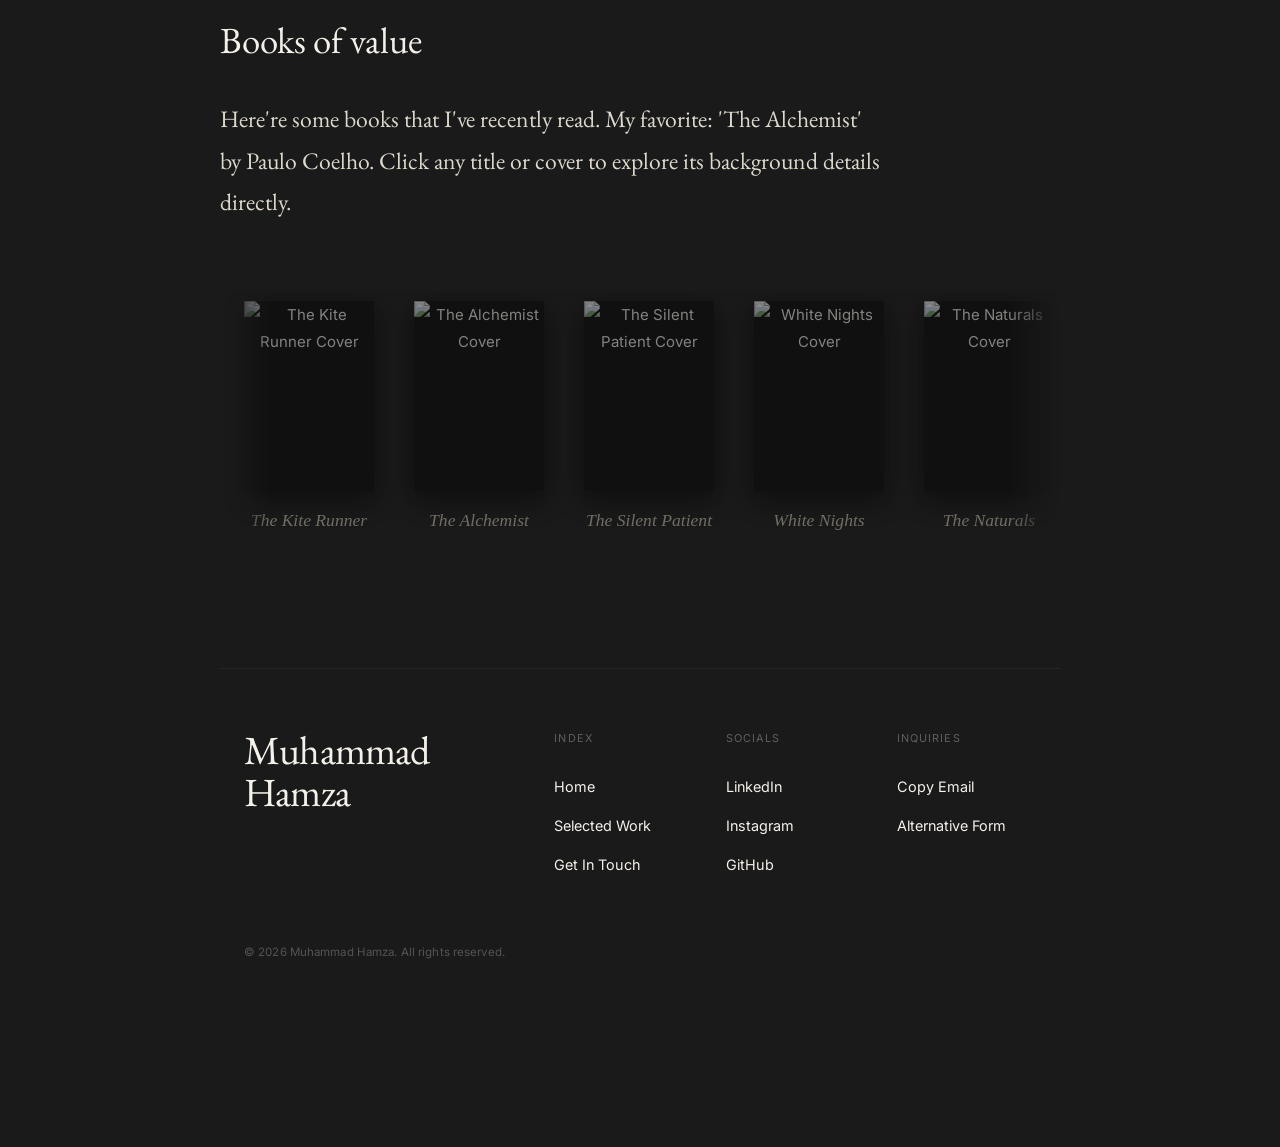
==== commit 76f0d7c5: "feat: optimize SEO, update sitemap, and add Google site verification" ====
--- a/index.html
+++ b/index.html
@@ -4,7 +4,8 @@
     <meta charset="UTF-8">
     <meta name="viewport" content="width=device-width, initial-scale=1.0">
     <meta name="description" content="Muhammad Hamza — Student, technical hobbyist, and future Chartered Accountant. Inspired by structural design and code.">
-    <title>Home - Muhammad Hamza</title>
+    <meta name="google-site-verification" content="8ya0R3keSEG7zS24zyhqFqVVdqa3hj4BjKiwBQrNkWI" />
+    <title>Muhammad Hamza — Portfolio & Ledger</title>
     <script src="https://cdnjs.cloudflare.com/ajax/libs/gsap/3.12.5/gsap.min.js"></script>
     <script src="https://cdnjs.cloudflare.com/ajax/libs/gsap/3.12.5/ScrollTrigger.min.js"></script>
     <script src="https://unpkg.com/lenis@1.1.18/dist/lenis.min.js"></script>
@@ -21,6 +22,31 @@
     <link rel="preload" as="image" href="https://covers.openlibrary.org/b/isbn/9780241252086-L.jpg" type="image/jpeg">
     <link rel="preload" as="image" href="https://covers.openlibrary.org/b/isbn/9781423168232-L.jpg" type="image/jpeg">
     <link rel="preload" as="image" href="https://covers.openlibrary.org/b/isbn/9781423171829-L.jpg" type="image/jpeg">
+
+    <script type="application/ld+json">
+      {
+      "@context": "https://schema.org",
+      "@type": "Person",
+      "name": "Muhammad Hamza",
+      "url": "https://muhammadhamza27-commits.github.io/",
+      "sameAs": [
+      "https://www.linkedin.com/in/mohammed-hamza-941672419/",
+      "https://github.com/muhammadhamza27-commits",
+      "https://www.instagram.com/m.hamza.2007/"
+      ],
+      "jobTitle": "Accountancy & Technical Hobbyist",
+      "alumniOf": {
+      "@type": "EducationalOrganization",
+      "name": "Your Institute/University Name"
+      },
+      "address": {
+      "@type": "PostalAddress",
+      "addressLocality": "Sukkur",
+      "addressCountry": "PK"
+      }
+      }
+    </script>
+
 </head>
 <body>
   <div class="page-transition-curtain"></div>
@@ -158,7 +184,7 @@
     <div class="footer-directory-col">
       <span class="directory-label">Inquiries</span>
       <ul class="directory-list">
-        <li><a href="mailto:m.hamza.2007.2022@gmail.com" class="directory-link copy-email">Copy Email</a></li>
+        <li><a href="#" id="email-copy-link" class="directory-link copy-email">Copy Email</a></li>
         <li><a href="https://docs.google.com/forms/d/e/1FAIpQLSfZaO0XqTc-kHXnE5SgjkXE6AfmqUNcoO1QNK1eS-RgxHBlfg/viewform?usp=publish-editor" target="_blank" rel="noopener noreferrer" class="directory-link">Alternative Form</a></li>
       </ul>
     </div>
